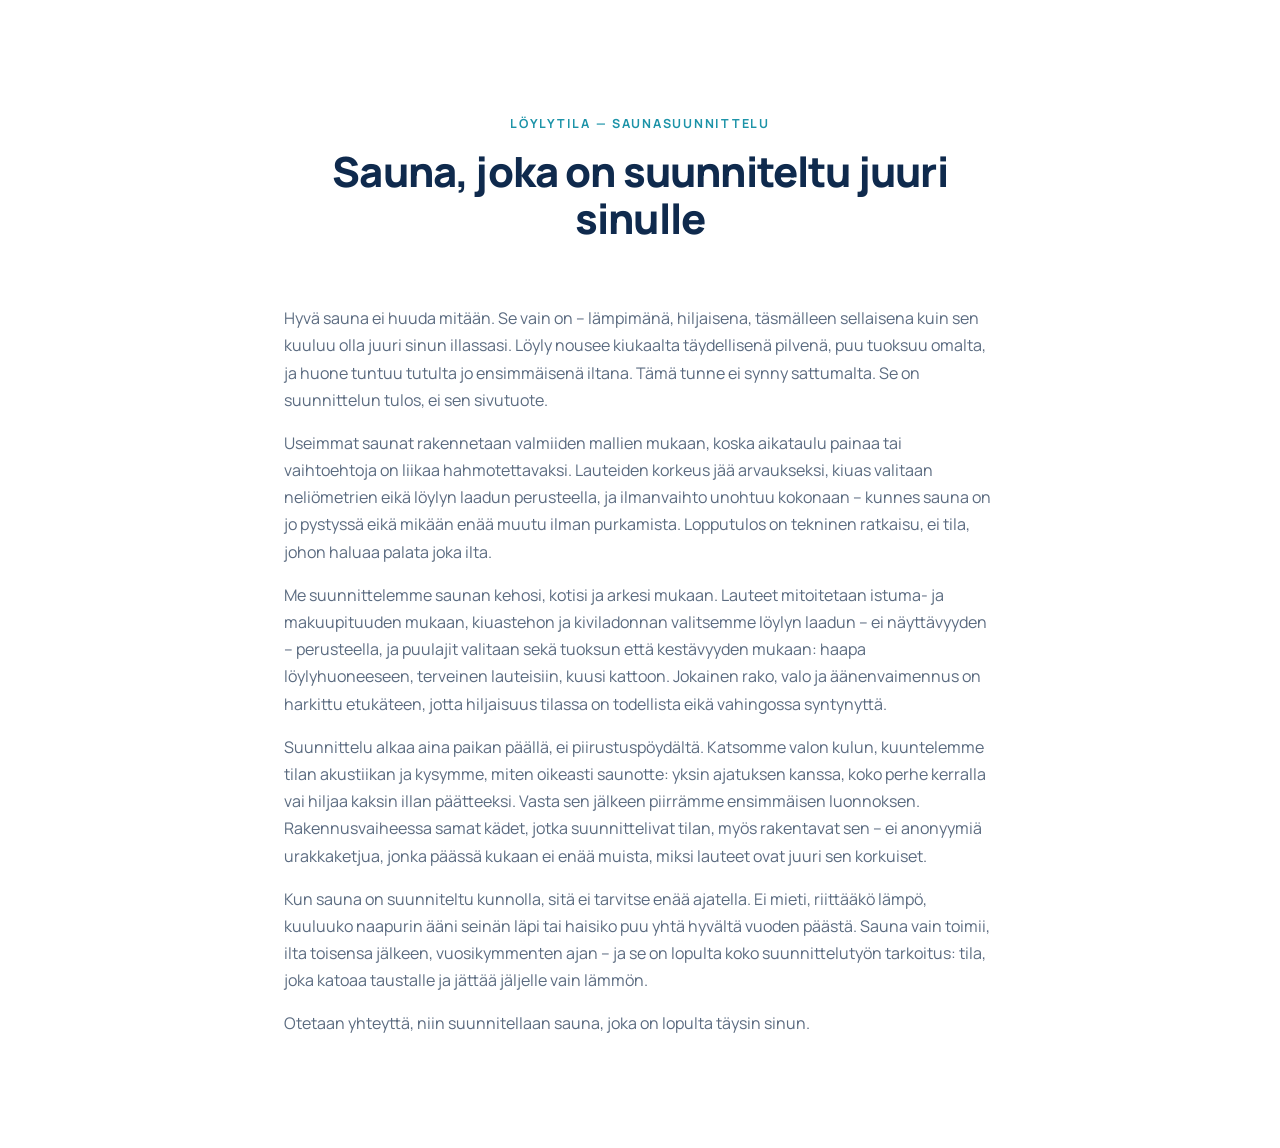
==== demo-sauna.html @ b51b7b35 "Korvaa kolme demo-sivua yhdellä saunasuunnittelu-esimerkillä Poistaa aiemmat demo-sivut (ikkunanpesu" ====
<!DOCTYPE html>
<html lang="fi">
<head>
  <meta charset="UTF-8">
  <meta name="viewport" content="width=device-width, initial-scale=1.0">
  <title>Löylytila – Sauna, joka on suunniteltu juuri sinulle</title>
  <link rel="preconnect" href="https://fonts.googleapis.com">
  <link rel="preconnect" href="https://fonts.gstatic.com" crossorigin>
  <link href="https://fonts.googleapis.com/css2?family=Manrope:wght@400;500;600;700;800&display=swap" rel="stylesheet">
  <link rel="stylesheet" href="css/style.css">
</head>
<body>
  <section class="section">
    <div class="container container-narrow">
      <div class="section-head">
        <span class="eyebrow">Löylytila — Saunasuunnittelu</span>
        <h2>Sauna, joka on suunniteltu juuri sinulle</h2>
      </div>

      <div class="about-content">
        <p>Hyvä sauna ei huuda mitään. Se vain on – lämpimänä, hiljaisena, täsmälleen sellaisena kuin sen kuuluu olla juuri sinun illassasi. Löyly nousee kiukaalta täydellisenä pilvenä, puu tuoksuu omalta, ja huone tuntuu tutulta jo ensimmäisenä iltana. Tämä tunne ei synny sattumalta. Se on suunnittelun tulos, ei sen sivutuote.</p>
        <p>Useimmat saunat rakennetaan valmiiden mallien mukaan, koska aikataulu painaa tai vaihtoehtoja on liikaa hahmotettavaksi. Lauteiden korkeus jää arvaukseksi, kiuas valitaan neliömetrien eikä löylyn laadun perusteella, ja ilmanvaihto unohtuu kokonaan – kunnes sauna on jo pystyssä eikä mikään enää muutu ilman purkamista. Lopputulos on tekninen ratkaisu, ei tila, johon haluaa palata joka ilta.</p>
        <p>Me suunnittelemme saunan kehosi, kotisi ja arkesi mukaan. Lauteet mitoitetaan istuma- ja makuupituuden mukaan, kiuastehon ja kiviladonnan valitsemme löylyn laadun – ei näyttävyyden – perusteella, ja puulajit valitaan sekä tuoksun että kestävyyden mukaan: haapa löylyhuoneeseen, terveinen lauteisiin, kuusi kattoon. Jokainen rako, valo ja äänenvaimennus on harkittu etukäteen, jotta hiljaisuus tilassa on todellista eikä vahingossa syntynyttä.</p>
        <p>Suunnittelu alkaa aina paikan päällä, ei piirustuspöydältä. Katsomme valon kulun, kuuntelemme tilan akustiikan ja kysymme, miten oikeasti saunotte: yksin ajatuksen kanssa, koko perhe kerralla vai hiljaa kaksin illan päätteeksi. Vasta sen jälkeen piirrämme ensimmäisen luonnoksen. Rakennusvaiheessa samat kädet, jotka suunnittelivat tilan, myös rakentavat sen – ei anonyymiä urakkaketjua, jonka päässä kukaan ei enää muista, miksi lauteet ovat juuri sen korkuiset.</p>
        <p>Kun sauna on suunniteltu kunnolla, sitä ei tarvitse enää ajatella. Ei mieti, riittääkö lämpö, kuuluuko naapurin ääni seinän läpi tai haisiko puu yhtä hyvältä vuoden päästä. Sauna vain toimii, ilta toisensa jälkeen, vuosikymmenten ajan – ja se on lopulta koko suunnittelutyön tarkoitus: tila, joka katoaa taustalle ja jättää jäljelle vain lämmön.</p>
        <p>Otetaan yhteyttä, niin suunnitellaan sauna, joka on lopulta täysin sinun.</p>
      </div>
    </div>
  </section>
</body>
</html>
---- css/style.css ----
/* ============================================================
   Kiiltokruunu — modern, minimalist window-cleaning site
   Palette: deep navy + clean glass accent, generous whitespace
   ============================================================ */

:root {
  --navy-900: #0a1f3c;
  --navy-800: #0f2a4d;
  --navy-700: #163a63;
  --accent:   #2bb3c9;   /* clean-glass teal */
  --accent-dk:#1c93a8;
  --ink:      #13202e;
  --muted:    #5b6b80;
  --line:     #e5e9ef;
  --bg:       #ffffff;
  --bg-alt:   #f5f8fb;
  --white:    #ffffff;

  --radius: 16px;
  --radius-sm: 10px;
  --shadow: 0 18px 40px -24px rgba(15, 42, 77, 0.35);
  --shadow-sm: 0 6px 18px -12px rgba(15, 42, 77, 0.4);
  --maxw: 1160px;
  --ease: cubic-bezier(.22,.61,.36,1);

  --font: 'Manrope', -apple-system, BlinkMacSystemFont, 'Segoe UI', Roboto, Helvetica, Arial, sans-serif;
}

/* ---------- Reset ---------- */
* { margin: 0; padding: 0; box-sizing: border-box; }
html { scroll-behavior: smooth; overflow-anchor: none; }
body {
  font-family: var(--font);
  color: var(--ink);
  background: var(--bg);
  line-height: 1.6;
  -webkit-font-smoothing: antialiased;
}
img { max-width: 100%; display: block; }
a { color: inherit; text-decoration: none; }
ul, ol { list-style: none; }

.container {
  width: 100%;
  max-width: var(--maxw);
  margin: 0 auto;
  padding: 0 24px;
}
.container-narrow { max-width: 760px; }

/* ---------- Typography ---------- */
h1, h2, h3, h4 { line-height: 1.12; letter-spacing: -0.02em; font-weight: 800; color: var(--navy-800); }
h1 { font-size: clamp(2.4rem, 6vw, 4rem); }
h2 { font-size: clamp(1.8rem, 3.6vw, 2.6rem); }
h3 { font-size: 1.2rem; font-weight: 700; }
p  { color: var(--muted); }

.eyebrow {
  display: inline-block;
  font-size: 0.78rem;
  font-weight: 700;
  letter-spacing: 0.14em;
  text-transform: uppercase;
  color: var(--accent-dk);
  margin-bottom: 14px;
}
.eyebrow-light { color: #8fd6e3; }
.accent-text { color: var(--accent); }

/* ---------- Buttons ---------- */
.btn {
  display: inline-flex;
  align-items: center;
  justify-content: center;
  gap: 8px;
  font-family: inherit;
  font-weight: 700;
  font-size: 0.98rem;
  padding: 13px 24px;
  border-radius: 999px;
  border: 1.5px solid transparent;
  cursor: pointer;
  transition: transform .2s var(--ease), background .2s var(--ease), box-shadow .2s var(--ease), color .2s var(--ease);
  white-space: nowrap;
}
.btn:active { transform: translateY(1px); }
.btn-primary { background: var(--navy-800); color: var(--white); }
.btn-primary:hover { background: var(--navy-900); box-shadow: var(--shadow-sm); transform: translateY(-2px); }
.btn-ghost { background: transparent; color: var(--navy-800); border-color: var(--line); }
.btn-ghost:hover { border-color: var(--navy-800); transform: translateY(-2px); }
.btn-outline { background: transparent; color: var(--navy-800); border-color: #cdd7e3; }
.btn-outline:hover { border-color: var(--navy-800); background: var(--navy-800); color: var(--white); }
.btn-lg { padding: 16px 30px; font-size: 1.02rem; }
.btn-block { width: 100%; }

/* ---------- Header ---------- */
.site-header {
  position: sticky;
  top: 0;
  z-index: 50;
  background: rgba(255,255,255,0.85);
  backdrop-filter: saturate(180%) blur(12px);
  border-bottom: 1px solid var(--line);
}
.header-inner {
  display: flex;
  align-items: center;
  justify-content: space-between;
  height: 74px;
  gap: 24px;
}
.brand-logo { height: 40px; width: auto; }
.main-nav { display: flex; gap: 28px; margin-left: auto; }
.main-nav a {
  font-weight: 600;
  font-size: 0.96rem;
  color: var(--navy-700);
  position: relative;
  padding: 4px 0;
}
.main-nav a::after {
  content: "";
  position: absolute; left: 0; bottom: -2px;
  width: 0; height: 2px; background: var(--accent);
  transition: width .25s var(--ease);
}
.main-nav a:hover::after { width: 100%; }
.header-cta { margin-left: 8px; }

.nav-toggle {
  display: none;
  flex-direction: column;
  gap: 5px;
  background: none;
  border: none;
  cursor: pointer;
  padding: 6px;
}
.nav-toggle span {
  width: 24px; height: 2px; background: var(--navy-800); border-radius: 2px;
  transition: transform .3s var(--ease), opacity .2s var(--ease);
}
.mobile-nav { display: none; }

/* ---------- Hero ---------- */
.hero {
  position: relative;
  overflow: hidden;
  background:
    radial-gradient(1200px 500px at 85% -10%, rgba(43,179,201,0.10), transparent 60%),
    linear-gradient(180deg, #ffffff 0%, var(--bg-alt) 100%);
}
.hero-inner {
  display: grid;
  grid-template-columns: 1.1fr 0.9fr;
  gap: 48px;
  align-items: center;
  padding: clamp(56px, 9vw, 110px) 24px;
}
.hero-copy h1 { margin-bottom: 20px; }
.lead { font-size: 1.16rem; max-width: 40ch; margin-bottom: 32px; }
.hero-actions { display: flex; flex-wrap: wrap; gap: 14px; margin-bottom: 34px; }
.hero-badges { display: flex; flex-wrap: wrap; gap: 22px; }
.hero-badges li {
  position: relative;
  padding-left: 24px;
  font-weight: 600;
  font-size: 0.92rem;
  color: var(--navy-700);
}
.hero-badges li::before {
  content: "✓";
  position: absolute; left: 0;
  color: var(--accent-dk);
  font-weight: 800;
}

/* Signature element: glass pane that gets wiped clean */
.hero-visual { display: flex; justify-content: center; }
.glass-pane {
  position: relative;
  width: min(360px, 80%);
  aspect-ratio: 4 / 5;
  border-radius: 20px;
  background: linear-gradient(135deg, rgba(43,179,201,0.22), rgba(15,42,77,0.10));
  border: 1px solid rgba(255,255,255,0.6);
  box-shadow: var(--shadow);
  overflow: hidden;
}
.pane-grid {
  position: absolute; inset: 18px;
  display: grid;
  grid-template-columns: 1fr 1fr;
  grid-template-rows: 1fr 1fr;
  gap: 14px;
}
.pane-grid span {
  border-radius: 8px;
  background: linear-gradient(160deg, rgba(255,255,255,0.55), rgba(255,255,255,0.12));
  border: 1px solid rgba(255,255,255,0.5);
}
.shine {
  position: absolute; top: -40%; left: -60%;
  width: 60%; height: 200%;
  background: linear-gradient(90deg, transparent, rgba(255,255,255,0.75), transparent);
  transform: rotate(18deg);
  animation: wipe 5s var(--ease) infinite;
}
.squeegee {
  position: absolute; top: 0; bottom: 0; left: -10%;
  width: 8px;
  background: linear-gradient(180deg, var(--navy-700), var(--navy-900));
  border-radius: 4px;
  box-shadow: 0 0 0 3px rgba(255,255,255,0.35);
  animation: squeegee 5s var(--ease) infinite;
}
@keyframes wipe {
  0%, 100% { left: -60%; }
  50% { left: 120%; }
}
@keyframes squeegee {
  0%, 100% { left: -10%; opacity: 0; }
  10% { opacity: 1; }
  50% { left: 105%; opacity: 1; }
  60% { opacity: 0; }
}
@media (prefers-reduced-motion: reduce) {
  .shine, .squeegee { animation: none; }
  .squeegee { display: none; }
}

/* ---------- Sections ---------- */
.section { padding: clamp(64px, 9vw, 110px) 0; }
.section-alt { background: var(--bg-alt); }
.section-head { max-width: 640px; margin: 0 auto clamp(40px, 5vw, 64px); text-align: center; }
.section-sub { font-size: 1.08rem; margin-top: 12px; }

/* ---------- About ---------- */
.about-content h3 { margin-top: 40px; margin-bottom: 14px; color: var(--navy-800); }
.about-content h3:first-child { margin-top: 0; }
.about-content p { margin-bottom: 16px; line-height: 1.7; }
.about-content p:last-child { margin-bottom: 0; }

/* ---------- Cards ---------- */
.card-grid {
  display: grid;
  grid-template-columns: repeat(3, 1fr);
  gap: 24px;
}
.card {
  background: var(--white);
  border: 1px solid var(--line);
  border-radius: var(--radius);
  padding: 34px 30px;
  transition: transform .25s var(--ease), box-shadow .25s var(--ease), border-color .25s var(--ease);
}
.card:hover { transform: translateY(-4px); box-shadow: var(--shadow); border-color: transparent; }
.card-icon {
  display: inline-flex;
  align-items: center; justify-content: center;
  width: 52px; height: 52px;
  border-radius: 14px;
  background: linear-gradient(135deg, rgba(43,179,201,0.16), rgba(43,179,201,0.06));
  color: var(--accent-dk);
  font-size: 1.5rem;
  margin-bottom: 20px;
}
.card h3 { margin-bottom: 10px; }

/* ---------- Steps ---------- */
.steps {
  display: grid;
  grid-template-columns: repeat(3, 1fr);
  gap: 24px;
  counter-reset: step;
}
.step {
  background: var(--white);
  border: 1px solid var(--line);
  border-radius: var(--radius);
  padding: 34px 30px;
  position: relative;
}
.step-num {
  font-size: 2.4rem;
  font-weight: 800;
  color: var(--accent);
  opacity: 0.9;
  letter-spacing: -0.04em;
  display: block;
  margin-bottom: 12px;
}
.step h3 { margin-bottom: 8px; }

/* ---------- Team ---------- */
.team {
  display: grid;
  grid-template-columns: repeat(2, minmax(0, 300px));
  gap: 40px;
  justify-content: center;
}
.team-member { text-align: center; }
.team-photo {
  border-radius: var(--radius);
  overflow: hidden;
  box-shadow: var(--shadow);
  aspect-ratio: 4 / 5;
  background: var(--bg-alt);
}
.team-photo img { width: 100%; height: 100%; object-fit: cover; }
.team-member figcaption { margin-top: 18px; }
.team-name { display: block; font-weight: 800; font-size: 1.25rem; color: var(--navy-800); }

/* ---------- Pricing ---------- */
.pricing {
  display: grid;
  grid-template-columns: repeat(3, 1fr);
  gap: 24px;
  align-items: start;
}
.price-card {
  background: var(--white);
  border: 1px solid var(--line);
  border-radius: var(--radius);
  padding: 34px 30px;
  position: relative;
  display: flex;
  flex-direction: column;
}
.price-card--featured {
  border-color: transparent;
  box-shadow: var(--shadow);
  transform: translateY(-8px);
}
.price-flag {
  position: absolute; top: 18px; right: 18px;
  background: var(--accent);
  color: var(--white);
  font-size: 0.72rem;
  font-weight: 700;
  letter-spacing: 0.08em;
  text-transform: uppercase;
  padding: 5px 12px;
  border-radius: 999px;
}
.price-card h3 { margin-bottom: 4px; }
.price-note { font-size: 0.92rem; margin-bottom: 18px; }
.price { font-size: 2.4rem; font-weight: 800; color: var(--navy-800); margin-bottom: 22px; letter-spacing: -0.03em; }
.price-from { font-size: 0.9rem; font-weight: 600; color: var(--muted); margin-right: 6px; }
.price-unit { font-size: 0.95rem; font-weight: 600; color: var(--muted); letter-spacing: 0; }
.price-list { margin-bottom: 0; display: grid; gap: 12px; }
.price-list li {
  position: relative;
  padding-left: 26px;
  color: var(--ink);
  font-size: 0.96rem;
}
.price-list li::before {
  content: "✓";
  position: absolute; left: 0;
  color: var(--accent-dk); font-weight: 800;
}
.price-card .btn { margin-top: auto; }
.pricing-fine { text-align: center; font-size: 0.9rem; margin-top: 26px; }
.pricing-cta { text-align: center; margin-top: 28px; }

/* ---------- FAQ ---------- */
.faq { display: grid; gap: 14px; }
.faq-item {
  background: var(--white);
  border: 1px solid var(--line);
  border-radius: var(--radius-sm);
  padding: 4px 24px;
  transition: box-shadow .2s var(--ease), border-color .2s var(--ease);
}
.faq-item[open] { box-shadow: var(--shadow-sm); border-color: transparent; }
.faq-item summary {
  cursor: pointer;
  list-style: none;
  padding: 18px 0;
  font-weight: 700;
  color: var(--navy-800);
  display: flex;
  justify-content: space-between;
  align-items: center;
  gap: 16px;
}
.faq-item summary::-webkit-details-marker { display: none; }
.faq-item summary::after {
  content: "+";
  font-size: 1.4rem;
  font-weight: 400;
  color: var(--accent-dk);
  transition: transform .25s var(--ease);
}
.faq-item[open] summary::after { transform: rotate(45deg); }
.faq-item p { padding: 0 0 20px; }

/* ---------- CTA / Contact ---------- */
.section-cta {
  background:
    radial-gradient(800px 400px at 20% 0%, rgba(43,179,201,0.18), transparent 55%),
    linear-gradient(160deg, var(--navy-800), var(--navy-900));
}
.section-cta h2 { color: var(--white); }
.section-cta .section-sub { color: #b9c6d6; }
.contact-form {
  background: var(--white);
  border-radius: var(--radius);
  padding: clamp(24px, 4vw, 40px);
  box-shadow: var(--shadow);
  display: grid;
  gap: 18px;
}
.form-row { display: grid; grid-template-columns: 1fr 1fr; gap: 18px; }
.contact-form label {
  display: grid;
  gap: 7px;
  font-weight: 600;
  font-size: 0.9rem;
  color: var(--navy-800);
}
.contact-form input,
.contact-form textarea {
  font-family: inherit;
  font-size: 1rem;
  padding: 13px 15px;
  border: 1.5px solid var(--line);
  border-radius: var(--radius-sm);
  background: var(--bg-alt);
  color: var(--ink);
  transition: border-color .2s var(--ease), background .2s var(--ease);
  width: 100%;
}
.contact-form input:focus,
.contact-form textarea:focus {
  outline: none;
  border-color: var(--accent);
  background: var(--white);
}
.contact-form textarea { resize: vertical; }
.form-note { font-size: 0.82rem; text-align: center; margin-top: 2px; }

/* ---------- Footer ---------- */
.site-footer { background: var(--navy-900); color: #c4d0de; }
.footer-inner {
  display: grid;
  grid-template-columns: 2fr 1fr 1fr;
  gap: 40px;
  padding: 64px 24px 40px;
}
.footer-logo {
  height: 48px; width: auto; margin-bottom: 16px;
  background: var(--white);
  padding: 6px 12px;
  border-radius: var(--radius-sm);
}
.footer-brand p { color: #94a6ba; max-width: 34ch; }
.footer-col h4 { color: var(--white); font-size: 0.95rem; margin-bottom: 16px; letter-spacing: 0.02em; }
.footer-col a { display: block; color: #a9b8c8; padding: 6px 0; transition: color .2s var(--ease); }
.footer-col a:hover { color: var(--white); }
.footer-bottom {
  display: flex;
  justify-content: space-between;
  align-items: center;
  padding: 22px 24px;
  border-top: 1px solid rgba(255,255,255,0.08);
  font-size: 0.88rem;
  color: #8296ab;
}
.footer-bottom a:hover { color: var(--white); }

/* ---------- Responsive ---------- */
@media (max-width: 900px) {
  .main-nav, .header-cta { display: none; }
  .nav-toggle { display: flex; }
  .hero-inner { grid-template-columns: 1fr; gap: 32px; padding-top: clamp(32px, 8vw, 56px); }
  .glass-pane { width: min(260px, 60%); }
  .card-grid, .steps, .pricing { grid-template-columns: 1fr; }
  .price-card--featured { transform: none; }

  .mobile-nav.open {
    display: flex;
    flex-direction: column;
    gap: 4px;
    padding: 12px 24px 22px;
    border-top: 1px solid var(--line);
    background: var(--white);
  }
  .mobile-nav.open a { padding: 12px 0; font-weight: 600; color: var(--navy-800); }
  .mobile-nav.open .btn { margin-top: 8px; }
}
@media (max-width: 560px) {
  .section { padding: clamp(48px, 12vw, 64px) 0; }
  .hero-inner { padding-top: 28px; padding-bottom: 40px; gap: 24px; }
  .hero-copy h1 { margin-bottom: 14px; }
  .lead { margin-bottom: 24px; }
  .hero-actions { margin-bottom: 24px; }
  .hero-actions .btn { width: 100%; text-align: center; }
  .hero-visual { display: none; }
  .form-row { grid-template-columns: 1fr; }
  .team { max-width: 420px; margin: 0 auto; gap: 16px; }
  .footer-inner { grid-template-columns: 1fr; gap: 28px; }
  .hero-badges { gap: 14px; }
}
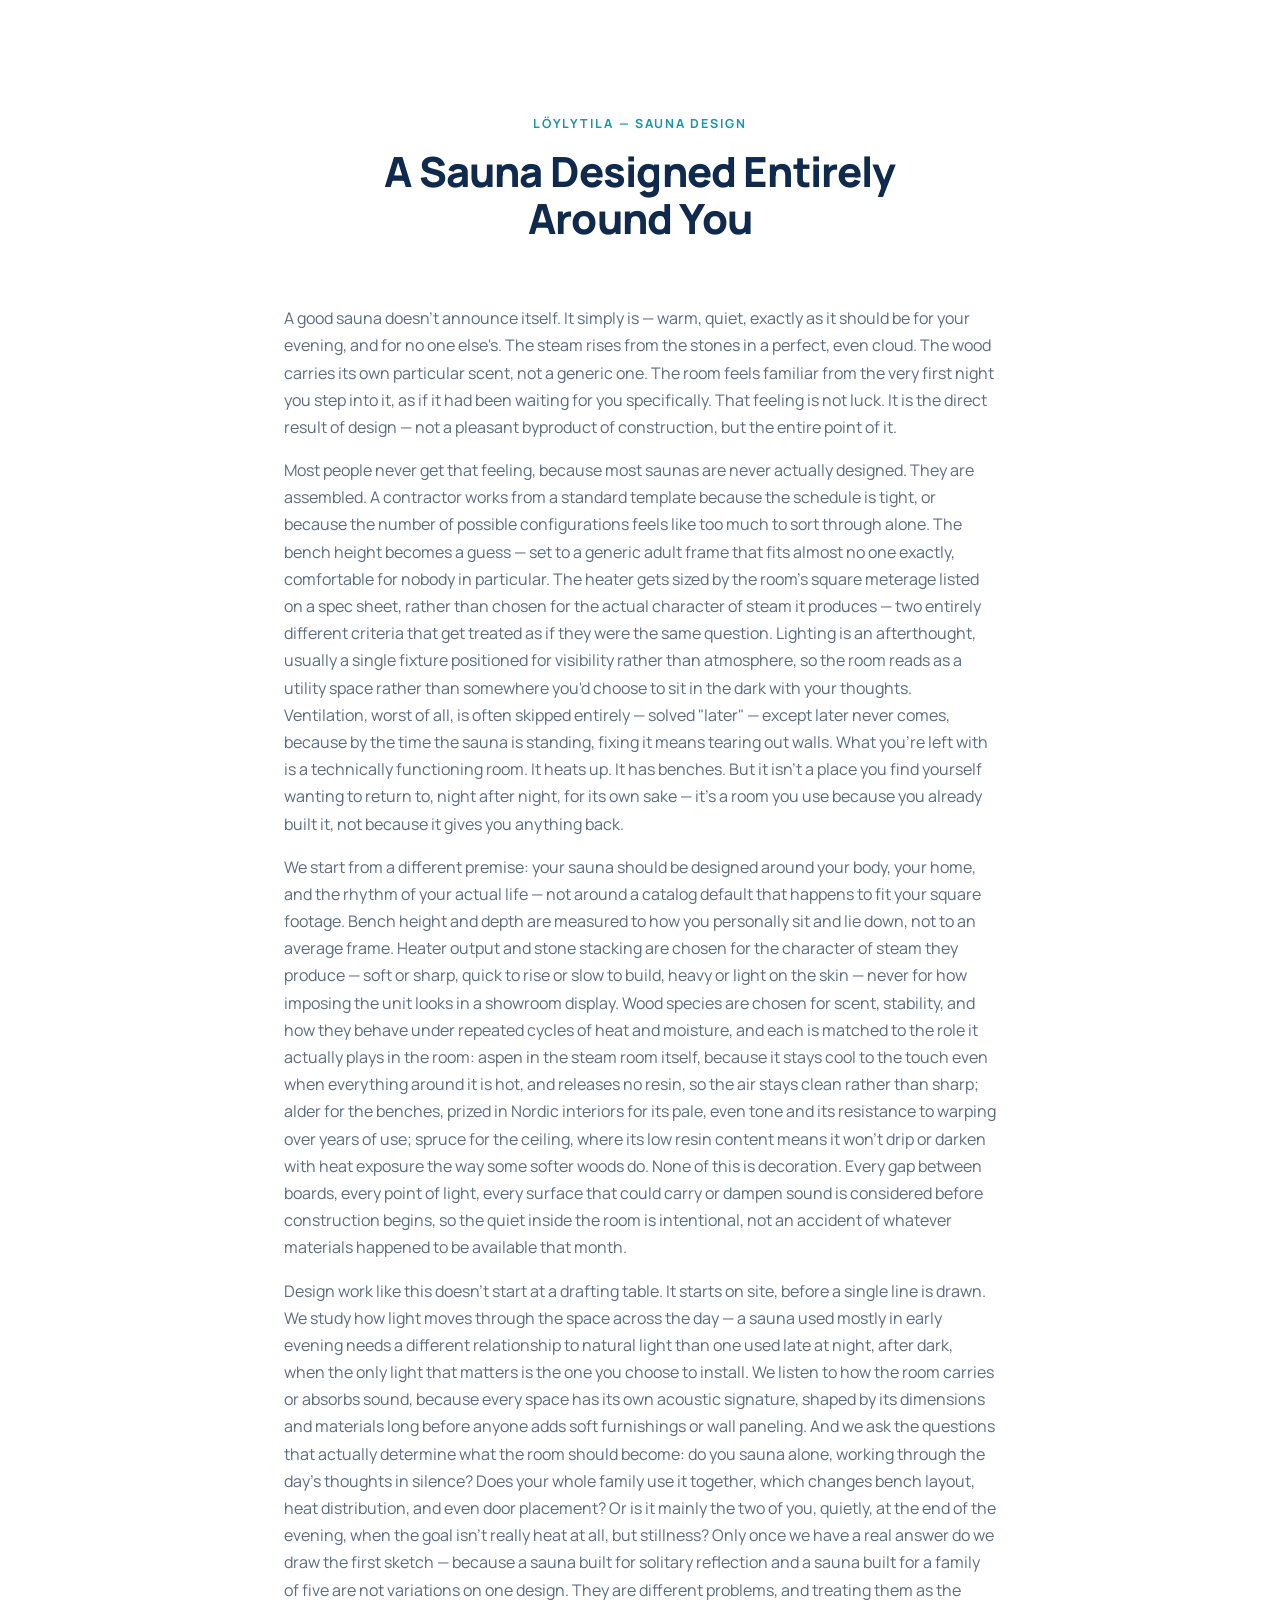
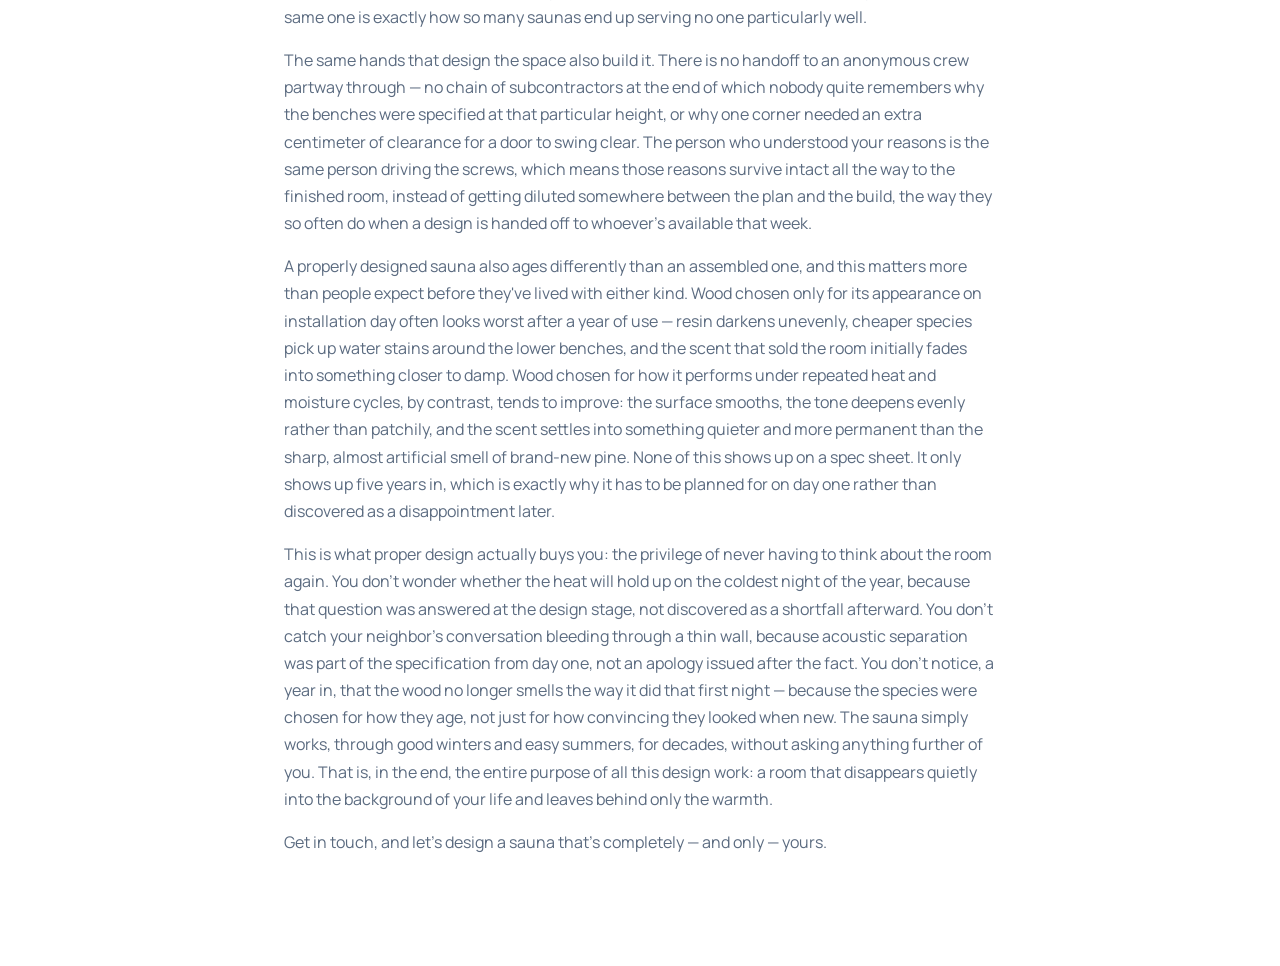
==== commit 148daef1: "Replace sauna demo page text with client-supplied English copy Co-Authored-By: Claude Sonnet 5 <nore" ====
--- a/demo-sauna.html
+++ b/demo-sauna.html
@@ -1,9 +1,9 @@
 <!DOCTYPE html>
-<html lang="fi">
+<html lang="en">
 <head>
   <meta charset="UTF-8">
   <meta name="viewport" content="width=device-width, initial-scale=1.0">
-  <title>Löylytila – Sauna, joka on suunniteltu juuri sinulle</title>
+  <title>Löylytila – A Sauna Designed Entirely Around You</title>
   <link rel="preconnect" href="https://fonts.googleapis.com">
   <link rel="preconnect" href="https://fonts.gstatic.com" crossorigin>
   <link href="https://fonts.googleapis.com/css2?family=Manrope:wght@400;500;600;700;800&display=swap" rel="stylesheet">
@@ -13,17 +13,19 @@
   <section class="section">
     <div class="container container-narrow">
       <div class="section-head">
-        <span class="eyebrow">Löylytila — Saunasuunnittelu</span>
-        <h2>Sauna, joka on suunniteltu juuri sinulle</h2>
+        <span class="eyebrow">Löylytila — Sauna Design</span>
+        <h2>A Sauna Designed Entirely Around You</h2>
       </div>
 
       <div class="about-content">
-        <p>Hyvä sauna ei huuda mitään. Se vain on – lämpimänä, hiljaisena, täsmälleen sellaisena kuin sen kuuluu olla juuri sinun illassasi. Löyly nousee kiukaalta täydellisenä pilvenä, puu tuoksuu omalta, ja huone tuntuu tutulta jo ensimmäisenä iltana. Tämä tunne ei synny sattumalta. Se on suunnittelun tulos, ei sen sivutuote.</p>
-        <p>Useimmat saunat rakennetaan valmiiden mallien mukaan, koska aikataulu painaa tai vaihtoehtoja on liikaa hahmotettavaksi. Lauteiden korkeus jää arvaukseksi, kiuas valitaan neliömetrien eikä löylyn laadun perusteella, ja ilmanvaihto unohtuu kokonaan – kunnes sauna on jo pystyssä eikä mikään enää muutu ilman purkamista. Lopputulos on tekninen ratkaisu, ei tila, johon haluaa palata joka ilta.</p>
-        <p>Me suunnittelemme saunan kehosi, kotisi ja arkesi mukaan. Lauteet mitoitetaan istuma- ja makuupituuden mukaan, kiuastehon ja kiviladonnan valitsemme löylyn laadun – ei näyttävyyden – perusteella, ja puulajit valitaan sekä tuoksun että kestävyyden mukaan: haapa löylyhuoneeseen, terveinen lauteisiin, kuusi kattoon. Jokainen rako, valo ja äänenvaimennus on harkittu etukäteen, jotta hiljaisuus tilassa on todellista eikä vahingossa syntynyttä.</p>
-        <p>Suunnittelu alkaa aina paikan päällä, ei piirustuspöydältä. Katsomme valon kulun, kuuntelemme tilan akustiikan ja kysymme, miten oikeasti saunotte: yksin ajatuksen kanssa, koko perhe kerralla vai hiljaa kaksin illan päätteeksi. Vasta sen jälkeen piirrämme ensimmäisen luonnoksen. Rakennusvaiheessa samat kädet, jotka suunnittelivat tilan, myös rakentavat sen – ei anonyymiä urakkaketjua, jonka päässä kukaan ei enää muista, miksi lauteet ovat juuri sen korkuiset.</p>
-        <p>Kun sauna on suunniteltu kunnolla, sitä ei tarvitse enää ajatella. Ei mieti, riittääkö lämpö, kuuluuko naapurin ääni seinän läpi tai haisiko puu yhtä hyvältä vuoden päästä. Sauna vain toimii, ilta toisensa jälkeen, vuosikymmenten ajan – ja se on lopulta koko suunnittelutyön tarkoitus: tila, joka katoaa taustalle ja jättää jäljelle vain lämmön.</p>
-        <p>Otetaan yhteyttä, niin suunnitellaan sauna, joka on lopulta täysin sinun.</p>
+        <p>A good sauna doesn't announce itself. It simply is — warm, quiet, exactly as it should be for your evening, and for no one else's. The steam rises from the stones in a perfect, even cloud. The wood carries its own particular scent, not a generic one. The room feels familiar from the very first night you step into it, as if it had been waiting for you specifically. That feeling is not luck. It is the direct result of design — not a pleasant byproduct of construction, but the entire point of it.</p>
+        <p>Most people never get that feeling, because most saunas are never actually designed. They are assembled. A contractor works from a standard template because the schedule is tight, or because the number of possible configurations feels like too much to sort through alone. The bench height becomes a guess — set to a generic adult frame that fits almost no one exactly, comfortable for nobody in particular. The heater gets sized by the room's square meterage listed on a spec sheet, rather than chosen for the actual character of steam it produces — two entirely different criteria that get treated as if they were the same question. Lighting is an afterthought, usually a single fixture positioned for visibility rather than atmosphere, so the room reads as a utility space rather than somewhere you'd choose to sit in the dark with your thoughts. Ventilation, worst of all, is often skipped entirely — solved "later" — except later never comes, because by the time the sauna is standing, fixing it means tearing out walls. What you're left with is a technically functioning room. It heats up. It has benches. But it isn't a place you find yourself wanting to return to, night after night, for its own sake — it's a room you use because you already built it, not because it gives you anything back.</p>
+        <p>We start from a different premise: your sauna should be designed around your body, your home, and the rhythm of your actual life — not around a catalog default that happens to fit your square footage. Bench height and depth are measured to how you personally sit and lie down, not to an average frame. Heater output and stone stacking are chosen for the character of steam they produce — soft or sharp, quick to rise or slow to build, heavy or light on the skin — never for how imposing the unit looks in a showroom display. Wood species are chosen for scent, stability, and how they behave under repeated cycles of heat and moisture, and each is matched to the role it actually plays in the room: aspen in the steam room itself, because it stays cool to the touch even when everything around it is hot, and releases no resin, so the air stays clean rather than sharp; alder for the benches, prized in Nordic interiors for its pale, even tone and its resistance to warping over years of use; spruce for the ceiling, where its low resin content means it won't drip or darken with heat exposure the way some softer woods do. None of this is decoration. Every gap between boards, every point of light, every surface that could carry or dampen sound is considered before construction begins, so the quiet inside the room is intentional, not an accident of whatever materials happened to be available that month.</p>
+        <p>Design work like this doesn't start at a drafting table. It starts on site, before a single line is drawn. We study how light moves through the space across the day — a sauna used mostly in early evening needs a different relationship to natural light than one used late at night, after dark, when the only light that matters is the one you choose to install. We listen to how the room carries or absorbs sound, because every space has its own acoustic signature, shaped by its dimensions and materials long before anyone adds soft furnishings or wall paneling. And we ask the questions that actually determine what the room should become: do you sauna alone, working through the day's thoughts in silence? Does your whole family use it together, which changes bench layout, heat distribution, and even door placement? Or is it mainly the two of you, quietly, at the end of the evening, when the goal isn't really heat at all, but stillness? Only once we have a real answer do we draw the first sketch — because a sauna built for solitary reflection and a sauna built for a family of five are not variations on one design. They are different problems, and treating them as the same one is exactly how so many saunas end up serving no one particularly well.</p>
+        <p>The same hands that design the space also build it. There is no handoff to an anonymous crew partway through — no chain of subcontractors at the end of which nobody quite remembers why the benches were specified at that particular height, or why one corner needed an extra centimeter of clearance for a door to swing clear. The person who understood your reasons is the same person driving the screws, which means those reasons survive intact all the way to the finished room, instead of getting diluted somewhere between the plan and the build, the way they so often do when a design is handed off to whoever's available that week.</p>
+        <p>A properly designed sauna also ages differently than an assembled one, and this matters more than people expect before they've lived with either kind. Wood chosen only for its appearance on installation day often looks worst after a year of use — resin darkens unevenly, cheaper species pick up water stains around the lower benches, and the scent that sold the room initially fades into something closer to damp. Wood chosen for how it performs under repeated heat and moisture cycles, by contrast, tends to improve: the surface smooths, the tone deepens evenly rather than patchily, and the scent settles into something quieter and more permanent than the sharp, almost artificial smell of brand-new pine. None of this shows up on a spec sheet. It only shows up five years in, which is exactly why it has to be planned for on day one rather than discovered as a disappointment later.</p>
+        <p>This is what proper design actually buys you: the privilege of never having to think about the room again. You don't wonder whether the heat will hold up on the coldest night of the year, because that question was answered at the design stage, not discovered as a shortfall afterward. You don't catch your neighbor's conversation bleeding through a thin wall, because acoustic separation was part of the specification from day one, not an apology issued after the fact. You don't notice, a year in, that the wood no longer smells the way it did that first night — because the species were chosen for how they age, not just for how convincing they looked when new. The sauna simply works, through good winters and easy summers, for decades, without asking anything further of you. That is, in the end, the entire purpose of all this design work: a room that disappears quietly into the background of your life and leaves behind only the warmth.</p>
+        <p>Get in touch, and let's design a sauna that's completely — and only — yours.</p>
       </div>
     </div>
   </section>
